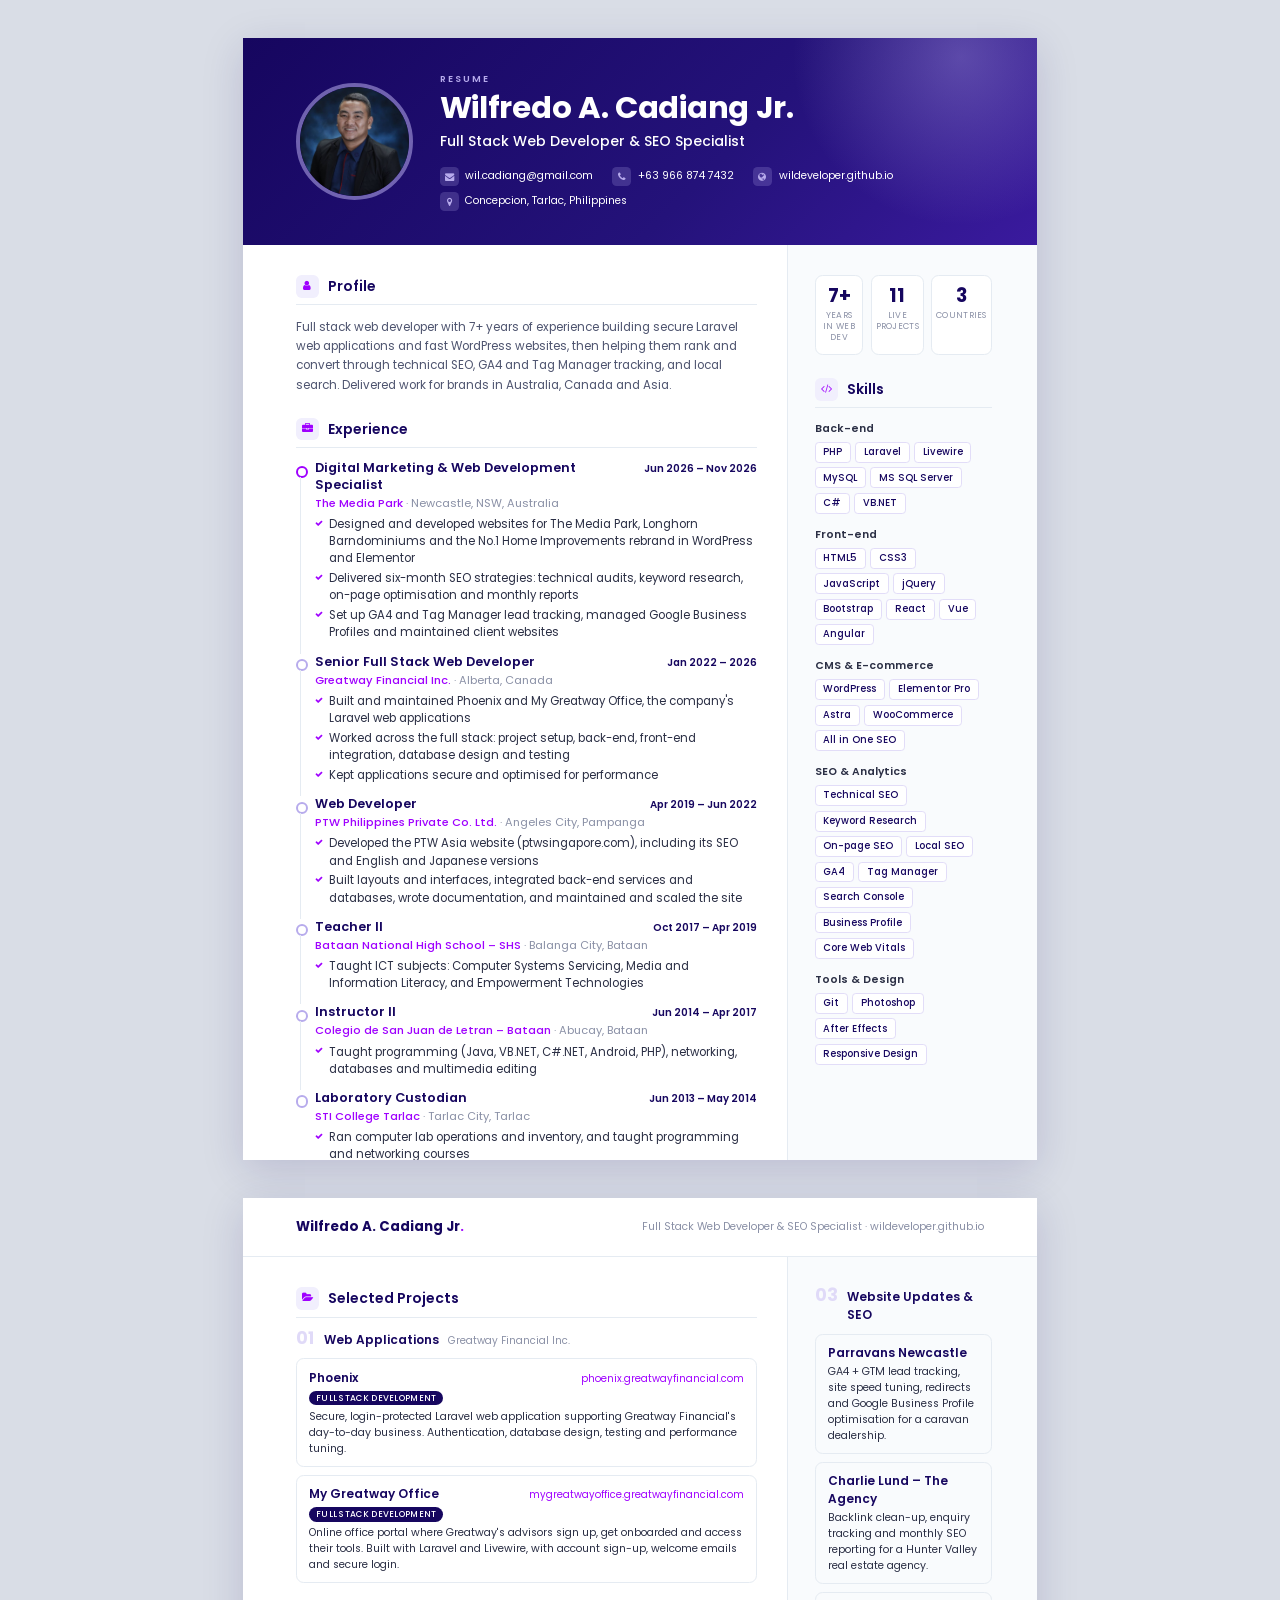
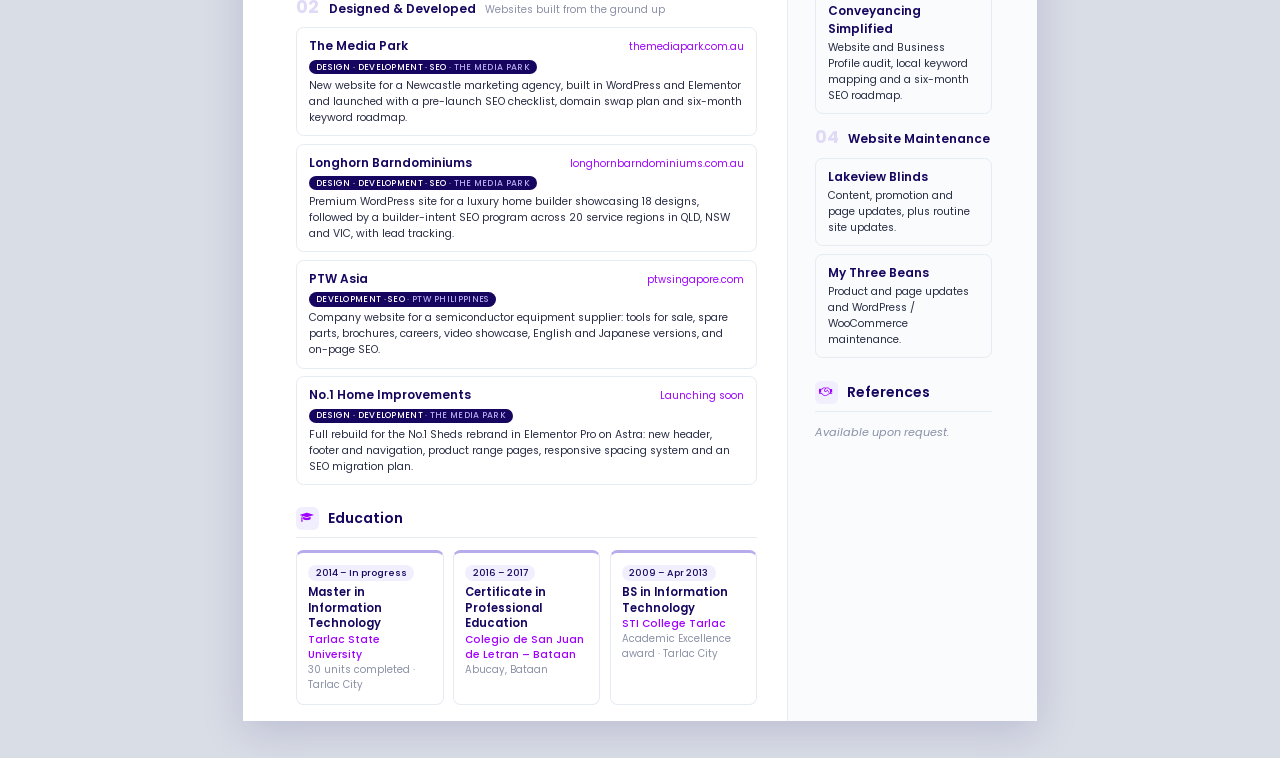
==== resume.html @ 6e341b2e "Redesign portfolio and add matching resume - New single-page design (main.css/main.js) replacing the" ====
<!doctype html>
<html lang="en">
<head>
	<meta charset="utf-8">
	<meta name="viewport" content="width=device-width, initial-scale=1">
	<title>Wilfredo A. Cadiang Jr. | Resume</title>
	<meta name="robots" content="noindex">
	<link rel="preconnect" href="https://fonts.googleapis.com">
	<link rel="preconnect" href="https://fonts.gstatic.com" crossorigin>
	<link href="https://fonts.googleapis.com/css2?family=Poppins:wght@300;400;500;600;700&amp;display=swap" rel="stylesheet">
	<link rel="stylesheet" href="/assets/css/font-awesome.min.css">
	<style>
		:root {
			--navy: #16065f;
			--navy-2: #24127a;
			--lav: #b7abec;
			--lav-soft: #f1effd;
			--purple: #9f00ff;
			--ink: #2b2f45;
			--text: #4f5570;
			--muted: #8a90a6;
			--line: #e5ebf2;
			--bg: #f9fbfd;
		}
		@page {size: A4; margin: 0;}
		* {box-sizing: border-box; -webkit-print-color-adjust: exact; print-color-adjust: exact;}
		html, body {margin: 0; padding: 0;}
		body {font-family: 'Poppins', sans-serif; font-size: 8.6pt; line-height: 1.5; color: var(--text); background: #d9dde6;}
		h1, h2, h3, h4, p, ul {margin: 0; padding: 0;}
		ul {list-style: none;}
		a {color: inherit; text-decoration: none;}

		.page {
			position: relative;
			width: 210mm;
			height: 297mm;
			margin: 10mm auto;
			background: #fff;
			overflow: hidden;
			box-shadow: 0 10px 40px rgba(22,6,95,.15);
		}
		@media print {
			body {background: #fff;}
			.page {margin: 0; box-shadow: none; page-break-after: always; break-after: page;}
			.page:last-child {page-break-after: auto; break-after: auto;}
		}

		/* header */
		.header {
			position: relative;
			overflow: hidden;
			display: flex;
			align-items: center;
			flex-shrink: 0;
			gap: 7mm;
			padding: 9mm 14mm;
			background: linear-gradient(135deg, var(--navy) 0%, var(--navy-2) 60%, #3a1a9e 100%);
			color: #d9d3f7;
		}
		.header:before {
			content: "";
			position: absolute;
			width: 90mm;
			height: 90mm;
			right: -25mm;
			top: -40mm;
			border-radius: 50%;
			background: radial-gradient(circle, rgba(183,171,236,.35), transparent 70%);
		}
		.photo {
			position: relative;
			flex: 0 0 31mm;
			width: 31mm;
			height: 31mm;
			border-radius: 50%;
			border: 1.2mm solid rgba(183,171,236,.55);
			overflow: hidden;
		}
		.photo img {width: 100%; height: 100%; object-fit: cover; object-position: top;}
		.header-text {position: relative; flex: 1;}
		.kicker {display: block; font-size: 7pt; font-weight: 600; letter-spacing: 2px; text-transform: uppercase; color: var(--lav); margin-bottom: 1.5mm;}
		.header h1 {font-size: 23pt; font-weight: 700; line-height: 1.1; color: #fff; letter-spacing: -.3px;}
		.header .title {font-size: 10.5pt; font-weight: 500; color: #fff; margin: 1.5mm 0 4mm;}
		.contacts {display: flex; flex-wrap: wrap; gap: 1.6mm 5mm;}
		.contacts span {display: inline-flex; align-items: center; gap: 1.8mm; font-size: 8pt; color: #fff;}
		.contacts i {display: inline-flex; align-items: center; justify-content: center; width: 5mm; height: 5mm; border-radius: 1.2mm; background: rgba(183,171,236,.22); color: var(--lav); font-size: 7pt;}

		/* layout */
		.page {display: flex; flex-direction: column;}
		.cols {flex: 1; display: grid; grid-template-columns: 1fr 66mm;}
		.main {padding: 8mm 8mm 8mm 14mm;}
		.side {padding: 8mm 12mm 8mm 7mm; background: var(--bg); border-left: 1px solid var(--line);}
		.mini-head {display: flex; justify-content: space-between; align-items: center; padding: 5mm 14mm; border-bottom: 1px solid var(--line); font-size: 8pt; color: var(--muted);}
		.mini-head strong {font-size: 10pt; color: var(--navy);}
		.mini-head strong span {color: var(--purple);}

		.section {margin-bottom: 6mm;}
		.section:last-child {margin-bottom: 0;}
		.section-title {
			display: flex;
			align-items: center;
			gap: 2.5mm;
			font-size: 10.5pt;
			font-weight: 600;
			color: var(--navy);
			margin-bottom: 3.2mm;
			padding-bottom: 1.8mm;
			border-bottom: 1px solid var(--line);
		}
		.section-title i {display: inline-flex; align-items: center; justify-content: center; width: 6mm; height: 6mm; border-radius: 1.5mm; background: var(--lav-soft); color: var(--purple); font-size: 8pt;}
		.summary {font-size: 8.8pt; line-height: 1.65;}

		/* experience */
		.job {position: relative; padding-left: 5mm; margin-bottom: 3.2mm;}
		.job:last-child {margin-bottom: 0;}
		.job:before {content: ""; position: absolute; left: 0; top: 1.4mm; width: 2.2mm; height: 2.2mm; border-radius: 50%; border: .6mm solid var(--lav); background: #fff;}
		.job.current:before {border-color: var(--purple);}
		.job:after {content: ""; position: absolute; left: 1.1mm; top: 4.4mm; bottom: -3.2mm; width: 1px; background: var(--line);}
		.job:last-child:after {display: none;}
		.job-top {display: flex; justify-content: space-between; align-items: baseline; gap: 3mm;}
		.job h3 {font-size: 9.6pt; font-weight: 600; color: var(--navy); line-height: 1.3;}
		.when {flex: 0 0 auto; font-size: 7.6pt; font-weight: 600; color: var(--navy); white-space: nowrap;}
		.org {font-size: 8.4pt; font-weight: 500; color: var(--purple); margin: .3mm 0 1.2mm;}
		.org span {color: var(--muted); font-weight: 400;}
		.list li {position: relative; padding-left: 3.6mm; margin-bottom: .7mm; color: var(--ink);}
		.list li:before {content: "\f00c"; font-family: FontAwesome; position: absolute; left: 0; top: .2mm; font-size: 6pt; color: var(--purple);}

		/* tags */
		.tags {display: flex; flex-wrap: wrap; gap: 1.2mm;}
		.tags span {padding: .6mm 2mm; border-radius: 1mm; background: var(--lav-soft); color: var(--navy); font-size: 7.2pt; font-weight: 500;}
		.side .tags span {background: #fff; border: 1px solid #e2ddf8;}
		.skill-group {margin-bottom: 3.4mm;}
		.skill-group h4 {font-size: 8pt; font-weight: 600; color: var(--ink); margin-bottom: 1.4mm;}

		/* stats */
		.stats {display: grid; grid-template-columns: repeat(3, 1fr); gap: 2mm; margin-bottom: 6mm;}
		.stats div {padding: 3mm 1mm; text-align: center; background: #fff; border: 1px solid var(--line); border-radius: 2mm;}
		.stats strong {display: block; font-size: 14pt; font-weight: 700; line-height: 1; color: var(--navy); margin-bottom: 1mm;}
		.stats span {display: block; font-size: 6.4pt; line-height: 1.3; color: var(--muted); text-transform: uppercase; letter-spacing: .3px;}

		/* education */
		.edu {margin-bottom: 3.4mm;}
		.edu:last-child {margin-bottom: 0;}
		.edu .date {display: inline-block; padding: .3mm 2mm; border-radius: 3mm; background: var(--lav-soft); color: var(--navy); font-size: 7pt; font-weight: 500; margin-bottom: 1mm;}
		.edu h4 {font-size: 8.6pt; font-weight: 600; color: var(--navy); line-height: 1.35;}
		.edu p {font-size: 7.8pt; color: var(--purple); font-weight: 500;}
		.edu small {display: block; font-size: 7.4pt; color: var(--muted);}
		.edu-row {display: grid; grid-template-columns: repeat(3, 1fr); gap: 2.4mm;}
		.edu-box {margin: 0; padding: 3mm; border: 1px solid var(--line); border-radius: 2mm; border-top: .8mm solid var(--lav);}

		/* projects */
		.tier {display: flex; align-items: baseline; gap: 2.5mm; margin: 0 0 2.6mm;}
		.tier b {font-size: 13pt; font-weight: 700; color: #e0daf8; line-height: 1;}
		.tier h4 {font-size: 9pt; font-weight: 600; color: var(--navy);}
		.tier span {font-size: 7.6pt; color: var(--muted);}
		.tier-block {margin-bottom: 4mm;}
		.tier-block:last-child {margin-bottom: 0;}
		.proj {padding: 2.4mm 3.2mm; border: 1px solid var(--line); border-radius: 2mm; margin-bottom: 2mm; break-inside: avoid;}
		.proj:last-child {margin-bottom: 0;}
		.proj-top {display: flex; justify-content: space-between; align-items: baseline; gap: 3mm; margin-bottom: .6mm;}
		.proj h5 {margin: 0; font-size: 9pt; font-weight: 600; color: var(--navy);}
		.proj .url {font-size: 7.4pt; color: var(--purple); white-space: nowrap;}
		.proj .role {display: inline-block; padding: .2mm 1.8mm; border-radius: 3mm; background: var(--navy); color: #fff; font-size: 6.4pt; font-weight: 500; letter-spacing: .3px; text-transform: uppercase; margin-bottom: 1mm;}
		.proj .role em {font-style: normal; color: var(--lav);}
		.proj p {font-size: 8pt; line-height: 1.5; color: var(--ink);}
		.proj-grid {display: grid; grid-template-columns: 1fr 1fr; gap: 2.4mm;}
		.proj-grid .proj {margin-bottom: 0;}

		.ref {font-size: 8.4pt; color: var(--ink);}
		.ref em {color: var(--muted);}
		.foot {position: absolute; left: 14mm; right: 12mm; bottom: 6mm; display: flex; justify-content: space-between; font-size: 7pt; color: var(--muted);}
	</style>
</head>
<body>

	<!-- PAGE 1 -->
	<div class="page">
		<header class="header">
			<div class="photo"><img src="/assets/images/about/profile_image.jpg" alt="Wilfredo A. Cadiang Jr."></div>
			<div class="header-text">
				<span class="kicker">Resume</span>
				<h1>Wilfredo A. Cadiang Jr.</h1>
				<p class="title">Full Stack Web Developer &amp; SEO Specialist</p>
				<div class="contacts">
					<span><i class="fa fa-envelope" aria-hidden="true"></i>wil.cadiang@gmail.com</span>
					<span><i class="fa fa-phone" aria-hidden="true"></i>+63 966 874 7432</span>
					<span><i class="fa fa-globe" aria-hidden="true"></i>wildeveloper.github.io</span>
					<span><i class="fa fa-map-marker" aria-hidden="true"></i>Concepcion, Tarlac, Philippines</span>
				</div>
			</div>
		</header>

		<div class="cols">
			<div class="main">
				<div class="section">
					<h2 class="section-title"><i class="fa fa-user" aria-hidden="true"></i>Profile</h2>
					<p class="summary">
						Full stack web developer with 7+ years of experience building secure Laravel web applications and fast WordPress websites, then helping them rank and convert through technical SEO, GA4 and Tag Manager tracking, and local search. Delivered work for brands in Australia, Canada and Asia.
					</p>
				</div>

				<div class="section">
					<h2 class="section-title"><i class="fa fa-briefcase" aria-hidden="true"></i>Experience</h2>

					<div class="job current">
						<div class="job-top"><h3>Digital Marketing &amp; Web Development Specialist</h3><span class="when">Jun 2026 &ndash; Nov 2026</span></div>
						<p class="org">The Media Park <span>&middot; Newcastle, NSW, Australia</span></p>
						<ul class="list">
							<li>Designed and developed websites for The Media Park, Longhorn Barndominiums and the No.1 Home Improvements rebrand in WordPress and Elementor</li>
							<li>Delivered six-month SEO strategies: technical audits, keyword research, on-page optimisation and monthly reports</li>
							<li>Set up GA4 and Tag Manager lead tracking, managed Google Business Profiles and maintained client websites</li>
						</ul>
					</div>

					<div class="job">
						<div class="job-top"><h3>Senior Full Stack Web Developer</h3><span class="when">Jan 2022 &ndash; 2026</span></div>
						<p class="org">Greatway Financial Inc. <span>&middot; Alberta, Canada</span></p>
						<ul class="list">
							<li>Built and maintained Phoenix and My Greatway Office, the company's Laravel web applications</li>
							<li>Worked across the full stack: project setup, back-end, front-end integration, database design and testing</li>
							<li>Kept applications secure and optimised for performance</li>
						</ul>
					</div>

					<div class="job">
						<div class="job-top"><h3>Web Developer</h3><span class="when">Apr 2019 &ndash; Jun 2022</span></div>
						<p class="org">PTW Philippines Private Co. Ltd. <span>&middot; Angeles City, Pampanga</span></p>
						<ul class="list">
							<li>Developed the PTW Asia website (ptwsingapore.com), including its SEO and English and Japanese versions</li>
							<li>Built layouts and interfaces, integrated back-end services and databases, wrote documentation, and maintained and scaled the site</li>
						</ul>
					</div>

					<div class="job">
						<div class="job-top"><h3>Teacher II</h3><span class="when">Oct 2017 &ndash; Apr 2019</span></div>
						<p class="org">Bataan National High School &ndash; SHS <span>&middot; Balanga City, Bataan</span></p>
						<ul class="list">
							<li>Taught ICT subjects: Computer Systems Servicing, Media and Information Literacy, and Empowerment Technologies</li>
						</ul>
					</div>

					<div class="job">
						<div class="job-top"><h3>Instructor II</h3><span class="when">Jun 2014 &ndash; Apr 2017</span></div>
						<p class="org">Colegio de San Juan de Letran &ndash; Bataan <span>&middot; Abucay, Bataan</span></p>
						<ul class="list">
							<li>Taught programming (Java, VB.NET, C#.NET, Android, PHP), networking, databases and multimedia editing</li>
						</ul>
					</div>

					<div class="job">
						<div class="job-top"><h3>Laboratory Custodian</h3><span class="when">Jun 2013 &ndash; May 2014</span></div>
						<p class="org">STI College Tarlac <span>&middot; Tarlac City, Tarlac</span></p>
						<ul class="list">
							<li>Ran computer lab operations and inventory, and taught programming and networking courses</li>
						</ul>
					</div>
				</div>
			</div>

			<aside class="side">
				<div class="stats">
					<div><strong>7+</strong><span>Years in web dev</span></div>
					<div><strong>11</strong><span>Live projects</span></div>
					<div><strong>3</strong><span>Countries</span></div>
				</div>

				<div class="section">
					<h2 class="section-title"><i class="fa fa-code" aria-hidden="true"></i>Skills</h2>
					<div class="skill-group">
						<h4>Back-end</h4>
						<div class="tags"><span>PHP</span><span>Laravel</span><span>Livewire</span><span>MySQL</span><span>MS SQL Server</span><span>C#</span><span>VB.NET</span></div>
					</div>
					<div class="skill-group">
						<h4>Front-end</h4>
						<div class="tags"><span>HTML5</span><span>CSS3</span><span>JavaScript</span><span>jQuery</span><span>Bootstrap</span><span>React</span><span>Vue</span><span>Angular</span></div>
					</div>
					<div class="skill-group">
						<h4>CMS &amp; E-commerce</h4>
						<div class="tags"><span>WordPress</span><span>Elementor Pro</span><span>Astra</span><span>WooCommerce</span><span>All in One SEO</span></div>
					</div>
					<div class="skill-group">
						<h4>SEO &amp; Analytics</h4>
						<div class="tags"><span>Technical SEO</span><span>Keyword Research</span><span>On-page SEO</span><span>Local SEO</span><span>GA4</span><span>Tag Manager</span><span>Search Console</span><span>Business Profile</span><span>Core Web Vitals</span></div>
					</div>
					<div class="skill-group">
						<h4>Tools &amp; Design</h4>
						<div class="tags"><span>Git</span><span>Photoshop</span><span>After Effects</span><span>Responsive Design</span></div>
					</div>
				</div>

			</aside>
		</div>
	</div>

	<!-- PAGE 2 -->
	<div class="page page-2">
		<div class="mini-head">
			<strong>Wilfredo A. Cadiang Jr<span>.</span></strong>
			<span>Full Stack Web Developer &amp; SEO Specialist &middot; wildeveloper.github.io</span>
		</div>

		<div class="cols">
			<div class="main">
				<div class="section">
					<h2 class="section-title"><i class="fa fa-folder-open" aria-hidden="true"></i>Selected Projects</h2>

					<div class="tier-block">
						<div class="tier"><b>01</b><h4>Web Applications</h4><span>Greatway Financial Inc.</span></div>
						<div class="proj">
							<div class="proj-top"><h5>Phoenix</h5><span class="url">phoenix.greatwayfinancial.com</span></div>
							<span class="role">Full Stack Development</span>
							<p>Secure, login-protected Laravel web application supporting Greatway Financial's day-to-day business. Authentication, database design, testing and performance tuning.</p>
						</div>
						<div class="proj">
							<div class="proj-top"><h5>My Greatway Office</h5><span class="url">mygreatwayoffice.greatwayfinancial.com</span></div>
							<span class="role">Full Stack Development</span>
							<p>Online office portal where Greatway's advisors sign up, get onboarded and access their tools. Built with Laravel and Livewire, with account sign-up, welcome emails and secure login.</p>
						</div>
					</div>

					<div class="tier-block">
						<div class="tier"><b>02</b><h4>Designed &amp; Developed</h4><span>Websites built from the ground up</span></div>
						<div class="proj">
							<div class="proj-top"><h5>The Media Park</h5><span class="url">themediapark.com.au</span></div>
							<span class="role">Design &middot; Development &middot; SEO <em>&middot; The Media Park</em></span>
							<p>New website for a Newcastle marketing agency, built in WordPress and Elementor and launched with a pre-launch SEO checklist, domain swap plan and six-month keyword roadmap.</p>
						</div>
						<div class="proj">
							<div class="proj-top"><h5>Longhorn Barndominiums</h5><span class="url">longhornbarndominiums.com.au</span></div>
							<span class="role">Design &middot; Development &middot; SEO <em>&middot; The Media Park</em></span>
							<p>Premium WordPress site for a luxury home builder showcasing 18 designs, followed by a builder-intent SEO program across 20 service regions in QLD, NSW and VIC, with lead tracking.</p>
						</div>
						<div class="proj">
							<div class="proj-top"><h5>PTW Asia</h5><span class="url">ptwsingapore.com</span></div>
							<span class="role">Development &middot; SEO <em>&middot; PTW Philippines</em></span>
							<p>Company website for a semiconductor equipment supplier: tools for sale, spare parts, brochures, careers, video showcase, English and Japanese versions, and on-page SEO.</p>
						</div>
						<div class="proj">
							<div class="proj-top"><h5>No.1 Home Improvements</h5><span class="url">Launching soon</span></div>
							<span class="role">Design &middot; Development <em>&middot; The Media Park</em></span>
							<p>Full rebuild for the No.1 Sheds rebrand in Elementor Pro on Astra: new header, footer and navigation, product range pages, responsive spacing system and an SEO migration plan.</p>
						</div>
					</div>
				</div>
				<div class="section">
					<h2 class="section-title"><i class="fa fa-graduation-cap" aria-hidden="true"></i>Education</h2>
					<div class="edu-row">
					<div class="edu edu-box">
						<span class="date">2014 &ndash; In progress</span>
						<h4>Master in Information Technology</h4>
						<p>Tarlac State University</p>
						<small>30 units completed &middot; Tarlac City</small>
					</div>
					<div class="edu edu-box">
						<span class="date">2016 &ndash; 2017</span>
						<h4>Certificate in Professional Education</h4>
						<p>Colegio de San Juan de Letran &ndash; Bataan</p>
						<small>Abucay, Bataan</small>
					</div>
					<div class="edu edu-box">
						<span class="date">2009 &ndash; Apr 2013</span>
						<h4>BS in Information Technology</h4>
						<p>STI College Tarlac</p>
						<small>Academic Excellence award &middot; Tarlac City</small>
					</div>
				</div>
				</div>
			</div>

			<aside class="side">
				<div class="section">
					<div class="tier-block">
						<div class="tier"><b>03</b><h4>Website Updates &amp; SEO</h4></div>
						<div class="proj">
							<div class="proj-top"><h5>Parravans Newcastle</h5></div>
							<p>GA4 + GTM lead tracking, site speed tuning, redirects and Google Business Profile optimisation for a caravan dealership.</p>
						</div>
						<div class="proj">
							<div class="proj-top"><h5>Charlie Lund &ndash; The Agency</h5></div>
							<p>Backlink clean-up, enquiry tracking and monthly SEO reporting for a Hunter Valley real estate agency.</p>
						</div>
						<div class="proj">
							<div class="proj-top"><h5>Conveyancing Simplified</h5></div>
							<p>Website and Business Profile audit, local keyword mapping and a six-month SEO roadmap.</p>
						</div>
					</div>

					<div class="tier-block">
						<div class="tier"><b>04</b><h4>Website Maintenance</h4></div>
						<div class="proj">
							<div class="proj-top"><h5>Lakeview Blinds</h5></div>
							<p>Content, promotion and page updates, plus routine site updates.</p>
						</div>
						<div class="proj">
							<div class="proj-top"><h5>My Three Beans</h5></div>
							<p>Product and page updates and WordPress / WooCommerce maintenance.</p>
						</div>
					</div>
				</div>

				<div class="section">
					<h2 class="section-title"><i class="fa fa-handshake-o" aria-hidden="true"></i>References</h2>
					<p class="ref"><em>Available upon request.</em></p>
				</div>
			</aside>
		</div>

	</div>

</body>
</html>
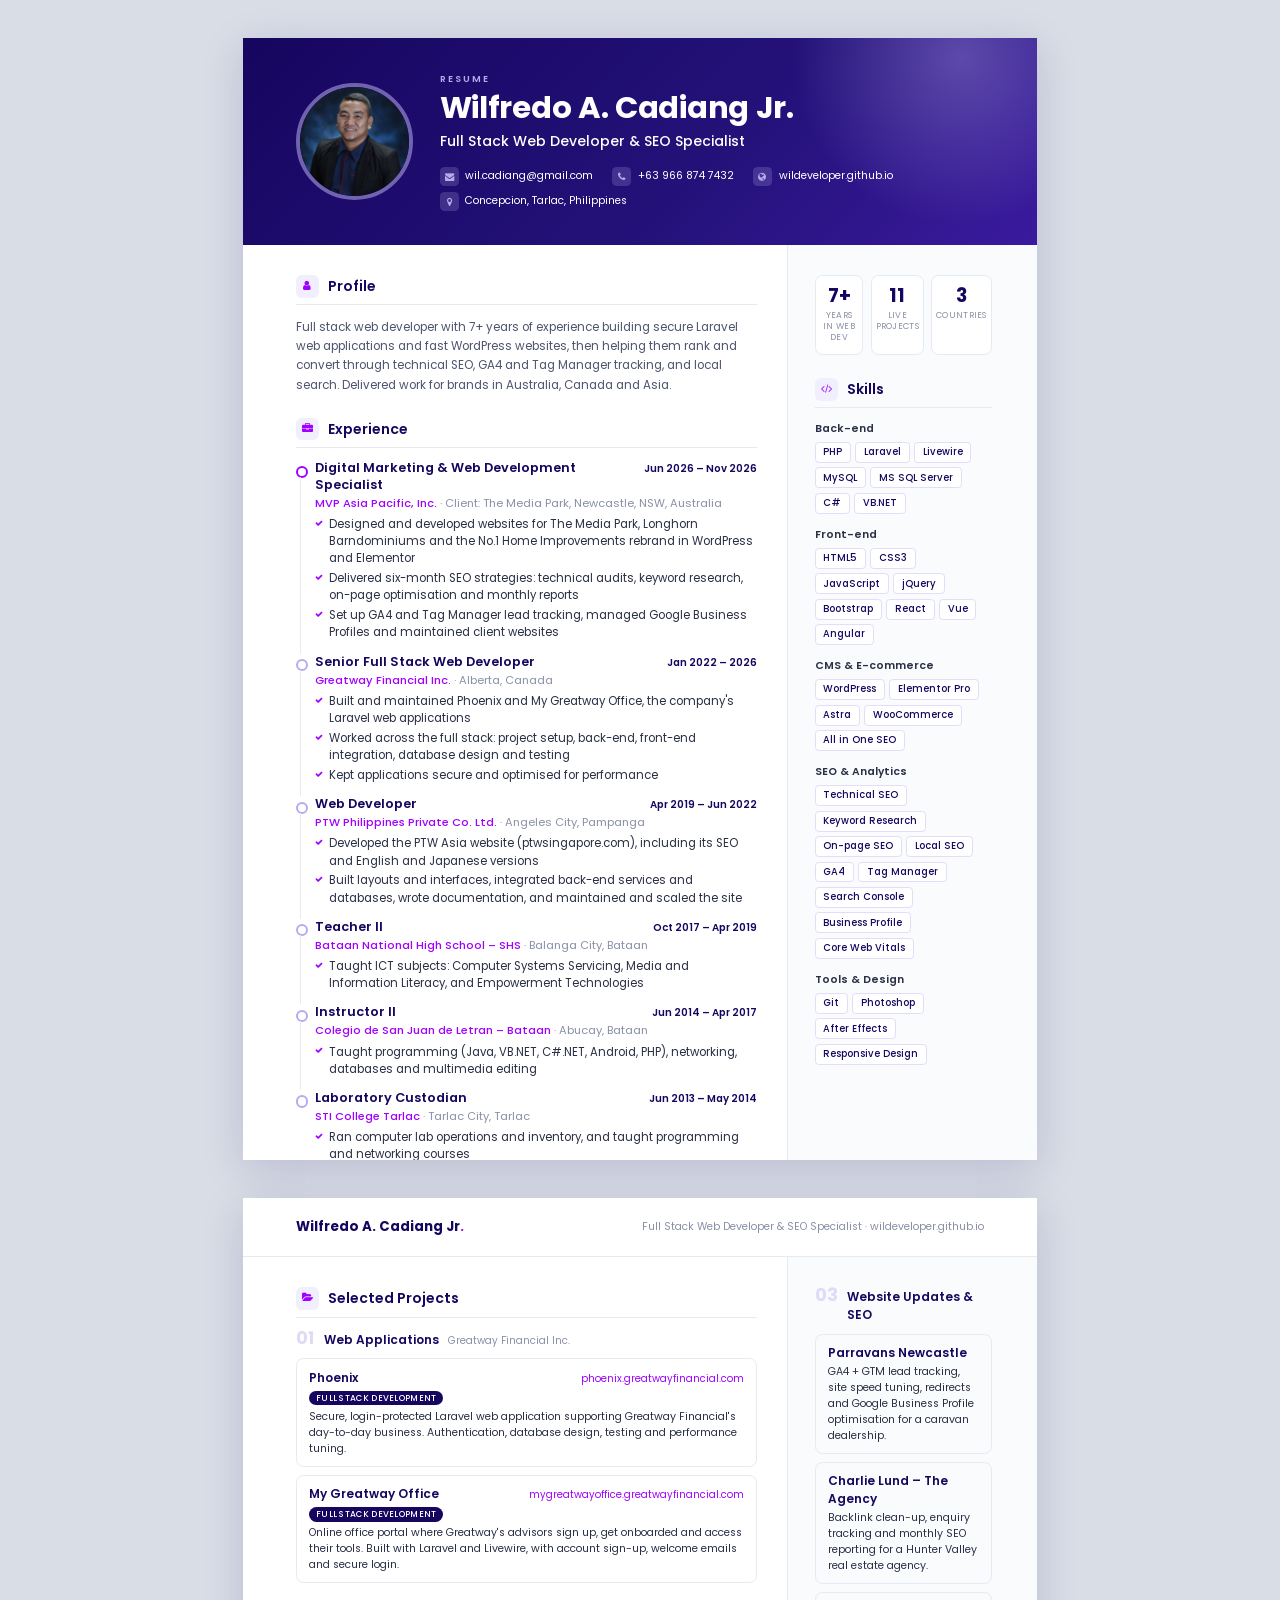
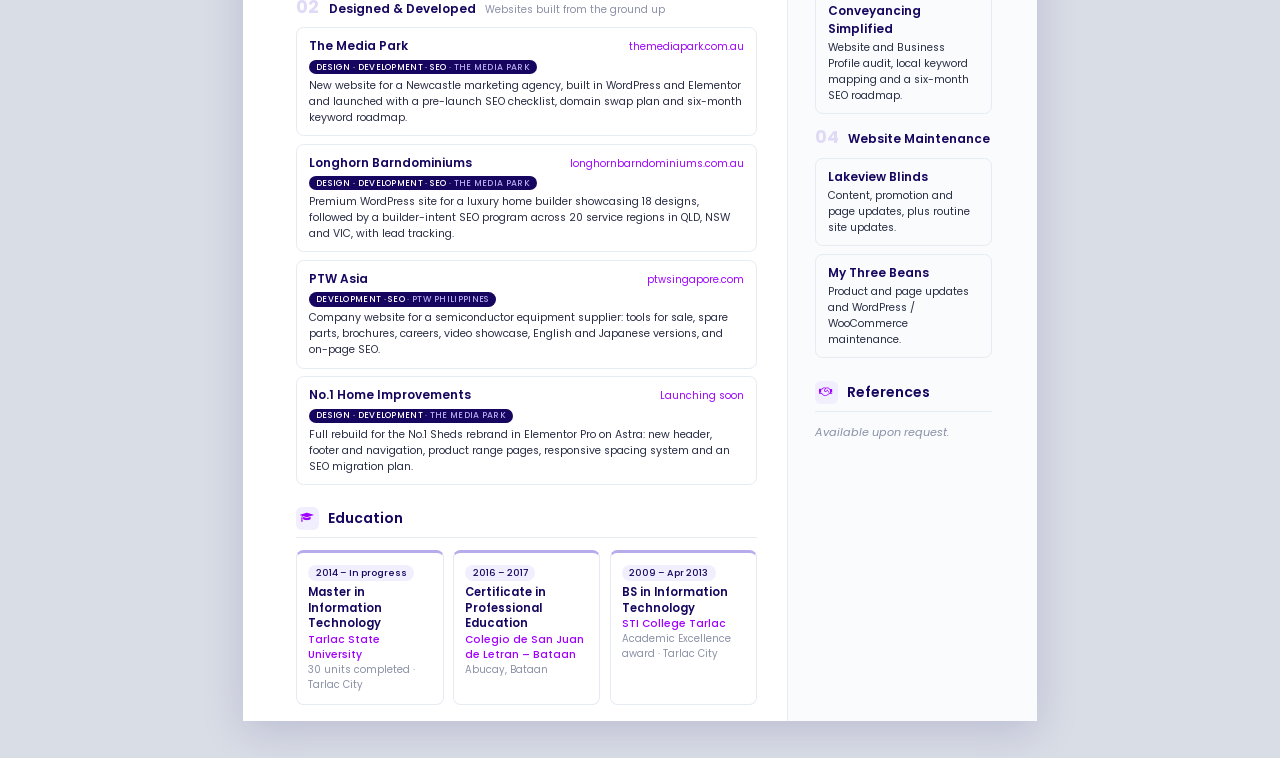
==== commit cdd9d635: "List MVP Asia Pacific, Inc. as employer with The Media Park as client" ====
--- a/resume.html
+++ b/resume.html
@@ -204,7 +204,7 @@
 
 					<div class="job current">
 						<div class="job-top"><h3>Digital Marketing &amp; Web Development Specialist</h3><span class="when">Jun 2026 &ndash; Nov 2026</span></div>
-						<p class="org">The Media Park <span>&middot; Newcastle, NSW, Australia</span></p>
+						<p class="org">MVP Asia Pacific, Inc. <span>&middot; Client: The Media Park, Newcastle, NSW, Australia</span></p>
 						<ul class="list">
 							<li>Designed and developed websites for The Media Park, Longhorn Barndominiums and the No.1 Home Improvements rebrand in WordPress and Elementor</li>
 							<li>Delivered six-month SEO strategies: technical audits, keyword research, on-page optimisation and monthly reports</li>
